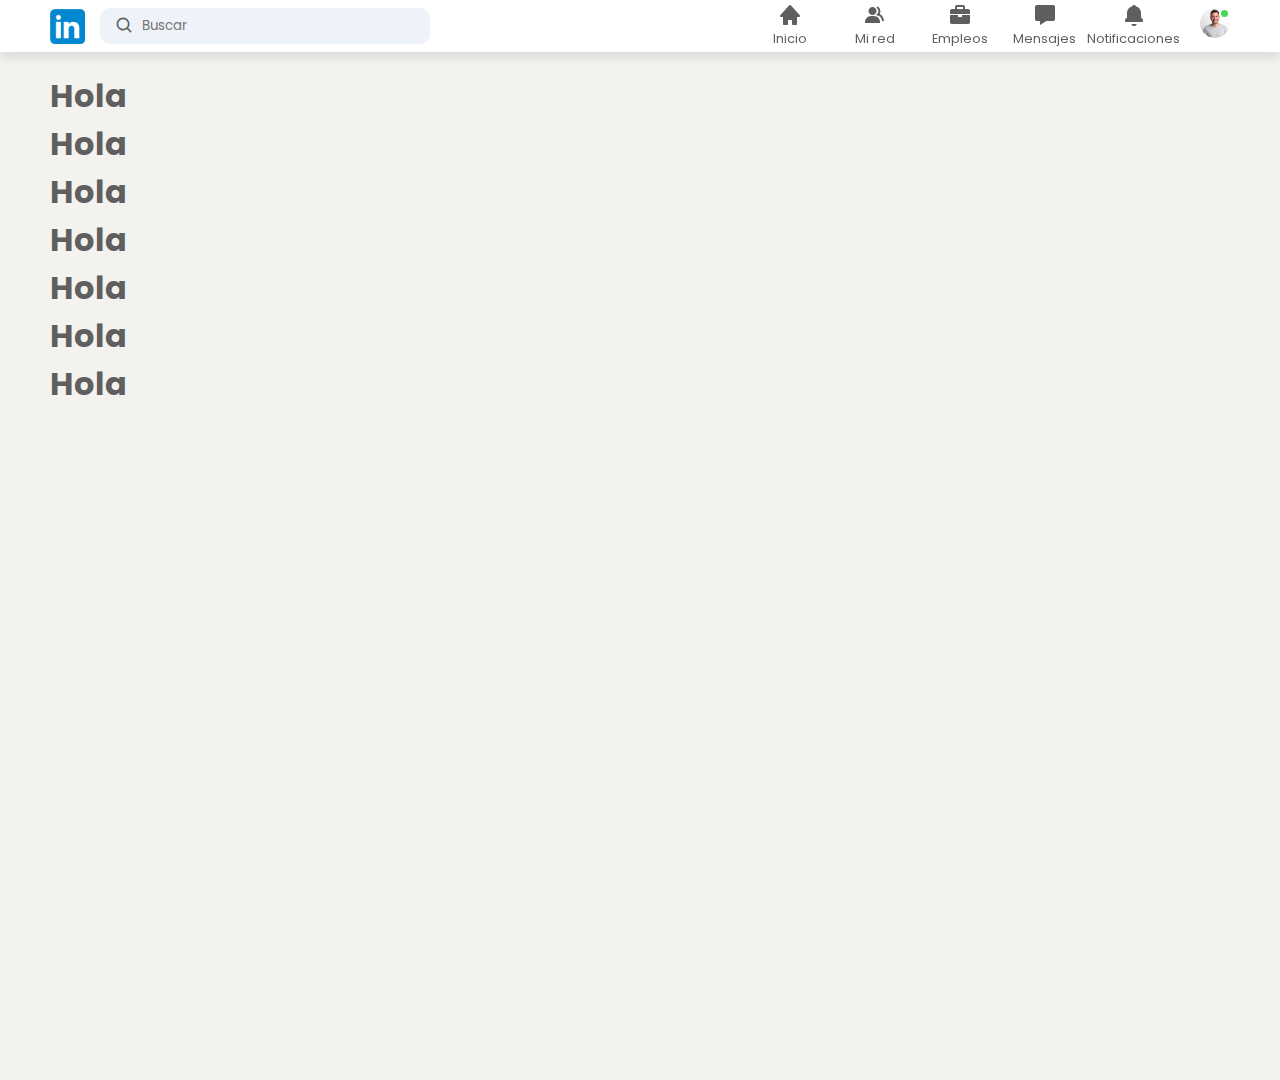
==== profile.html @ da8945d6 "Creacion de pageProfile" ====
<!DOCTYPE html>
<html lang="es">
<head>
    <meta charset="UTF-8">
    <meta name="viewport" content="width=device-width, initial-scale=1.0">
    <title>LinkedIn - Perfil</title>
    <link rel="stylesheet" href="CSS/style.css">
    <link href='https://unpkg.com/boxicons@2.1.4/css/boxicons.min.css' rel='stylesheet'>
    <link rel="shortcut icon" href="imagenes/logo.jpg" type="image/x-icon">
</head>
<body class="body">
    <header class="header">
        <div class="header__container container">
            <div class="header__search-container search-container">
              <a href="index.html">
                <img class="search-container__logo" src="imagenes/logo.jpg" alt="logo">
              </a>
              <form class="search-container__form" action="">
                <i class='bx bx-search search-container__icono'></i>
                <input class="search-container__input" type="text" placeholder="Buscar">
              </form>
            </div>
            <div class="header__nav-container nav-container">
              <ul class="nav-container__list">
                <li class="nav-container__item">
                  <a class="nav-container__link" href="index.html">
                    <i class='bx bxs-home nav-container__icon'></i><Span class="nav-container__text">Inicio</Span>
                  </a>
                </li>
                <li class="nav-container__item">
                  <a class="nav-container__link" href="">
                    <i class='bx bxs-group nav-container__icon'></i><Span class="nav-container__text">Mi red</Span>
                  </a>
                </li>
                <li class="nav-container__item">
                  <a class="nav-container__link" href="">
                    <i class='bx bxs-briefcase nav-container__icon'></i><Span class="nav-container__text">Empleos</Span>
                  </a>
                </li>
                <li class="nav-container__item">
                  <a class="nav-container__link" href="">
                    <i class='bx bxs-message nav-container__icon'></i><Span class="nav-container__text">Mensajes</Span>
                  </a>
                </li>
                <li class="nav-container__item">
                  <a class="nav-container__link" href="">
                    <i class='bx bxs-bell nav-container__icon'></i><Span class="nav-container__text">Notificaciones</Span>
                  </a>
                </li>
              </ul>
              <div class="nav-container__profile">
                <label for="desplegable">
                  <img class="nav-container__photo" src="imagenes/foto.jpg" alt="Foto">
                </label>
              </div>
            </div>
          </div>
    </header>

    <input type="checkbox" id="desplegable" name="desplegable" class="desplegable">

  <div class="menu-container">
    <div class="menu-container__info">
      <img class="menu-container__image" src="imagenes/foto.jpg" alt="Foto">
      <div class="menu-container__nombre">
        <h3 class="menu-container__text">Steven Castro</h3>
        <a class="menu-container__enlace" href="profile.html">See your profile</a>
      </div>
    </div>
    <hr class="menu-container__separador">
    <a class="menu-container__link menu-link" href="#">
      <div class="menu-link__icon-cont">
        <i class='bx bxs-message-error'></i>
      </div>
      <div class="menu-link__info-cont">
        <span>Give Feedback</span>
        <i class='bx bxs-chevron-right'></i>
      </div>
    </a>
    <a class="menu-container__link menu-link" href="#">
      <div class="menu-link__icon-cont">
        <i class='bx bxs-cog'></i>
      </div>
      <div class="menu-link__info-cont">
        <span>Setting & Privacy</span>
        <i class='bx bxs-chevron-right'></i>
      </div>
    </a>
    <a class="menu-container__link menu-link" href="#">
      <div class="menu-link__icon-cont">
        <i class='bx bxs-help-circle' ></i>
      </div>
      <div class="menu-link__info-cont">
        <span>Help & Support</span>
        <i class='bx bxs-chevron-right'></i>
      </div>
    </a>
    <a class="menu-container__link menu-link" href="#">
      <div class="menu-link__icon-cont">
        <i class='bx bxs-moon' ></i>
      </div>
      <div class="menu-link__info-cont">
        <span>Display & Accessiblity</span>
        <i class='bx bxs-chevron-right'></i>
      </div>
    </a>
    <a class="menu-container__link menu-link" href="#">
      <div class="menu-link__icon-cont">
        <i class='bx bxs-log-out'></i>
      </div>
      <div class="menu-link__info-cont">
        <span>Logout</span>
        <i class='bx bxs-chevron-right'></i>
      </div>
    </a>
  </div>
  
  <div class="content-layout-profile container">
    <main class="main">
        <h1>Hola</h1>
        <h1>Hola</h1>
        <h1>Hola</h1>
        <h1>Hola</h1>
        <h1>Hola</h1>
        <h1>Hola</h1>
        <h1>Hola</h1>
    </main>
    <aside class="aside"> </aside>
    <footer class="footer"></footer>
  </div>
</body>
</html>
---- CSS/style.css ----
@import url('https://fonts.googleapis.com/css2?family=Poppins:ital,wght@0,100;0,200;0,300;0,400;0,500;0,600;0,700;0,800;0,900;1,100;1,200;1,300;1,400;1,500;1,600;1,700;1,800;1,900&display=swap');
@import url(variables.css);
@import url(header.css);
@import url(sidebar_left.css);
@import url(main.css);
@import url(sidebar_right.css);
@import url(pageProfile.css);
*{
  margin: 0;
  padding: 0;
  box-sizing: border-box;
  font-family: "Poppins", sans-serif;
}
.body{
  background-color: var(--colorFondo);
  color: var(--colorFuentePrincipal);
}
.container{
  max-width: 1200px;
  width: 100%;
  margin: auto;
  padding: 0 10px;
}

.content-layout {
  display: grid;
  grid-template-rows: auto;
  grid-template-columns: 280px 1fr 280px;
  grid-template-areas:
  'sidebar main aside';
  gap: 1rem;
  height: 120vh;
  padding-top: calc(52px + 20px);
}
.sidebar, main, .aside{
  background-color: var(--colorFondo);
}

.sidebar{
  grid-area: sidebar;
}
.main{
  grid-area: main;
}
.aside{
  grid-area: aside;
}

@media (width < 1100px){
  .content-layout{
    grid-template-columns: 260px 1fr;
    grid-template-areas:
      'sidebar main';
    gap: 1rem;
    height: 100vh;
    padding-top: calc(52px + 20px);
  }
  .aside{
    display: none;
  }
}

@media (width < 770px){
  .search-container__form{
    background-color: transparent;
    color: var(--colorFuenteTerciaria);
  }
  .search-container__input{
    width: 0;
    padding: 0;
  }
  .nav-container__link{
    min-width: 45px;
  }
  .nav-container__text{
    display: none;
  }

  .content-layout{
    margin-right: 20px;
    grid-template-columns: 1fr;
    grid-template-areas:
      'sidebar'
      'main';
    gap: 1rem;
    height: 100vh;
    padding-top: calc(52px + 20px);
  }

  .box-activity__enlace{
    flex-direction: column;
  }
}
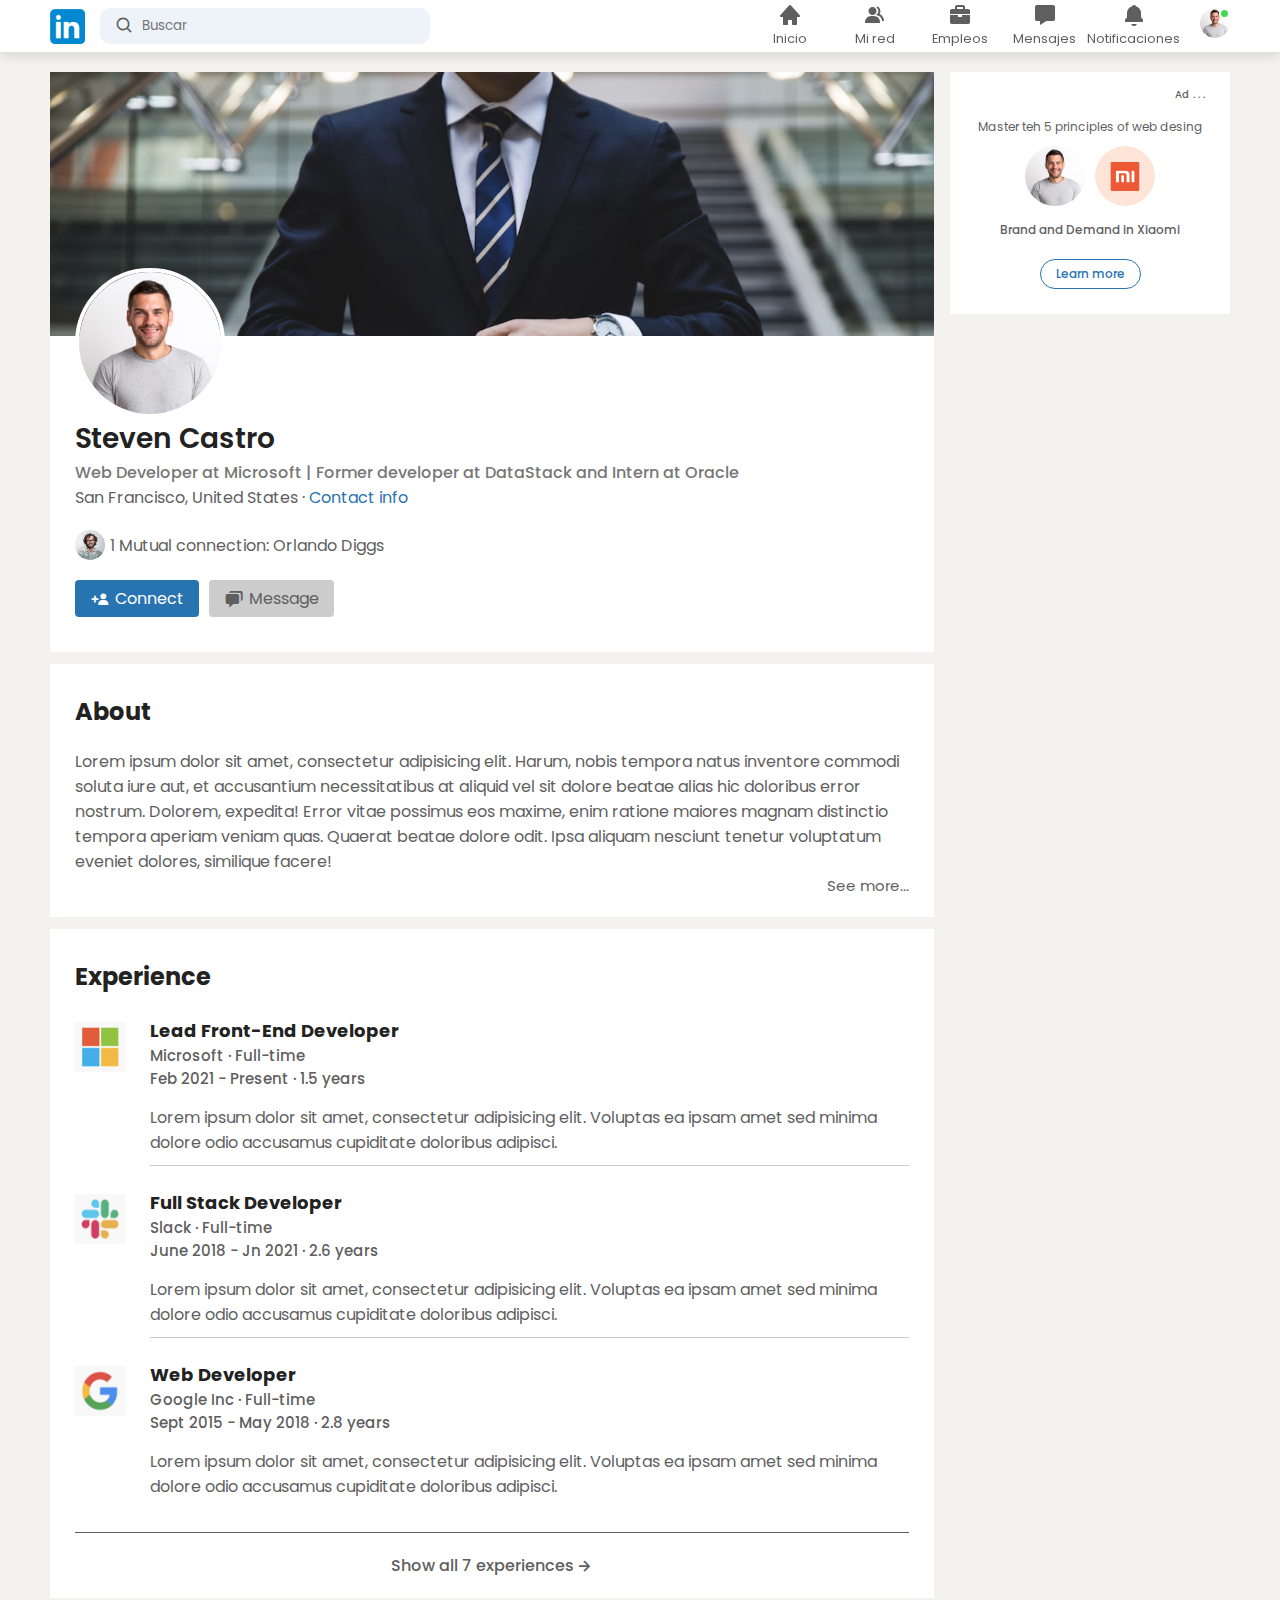
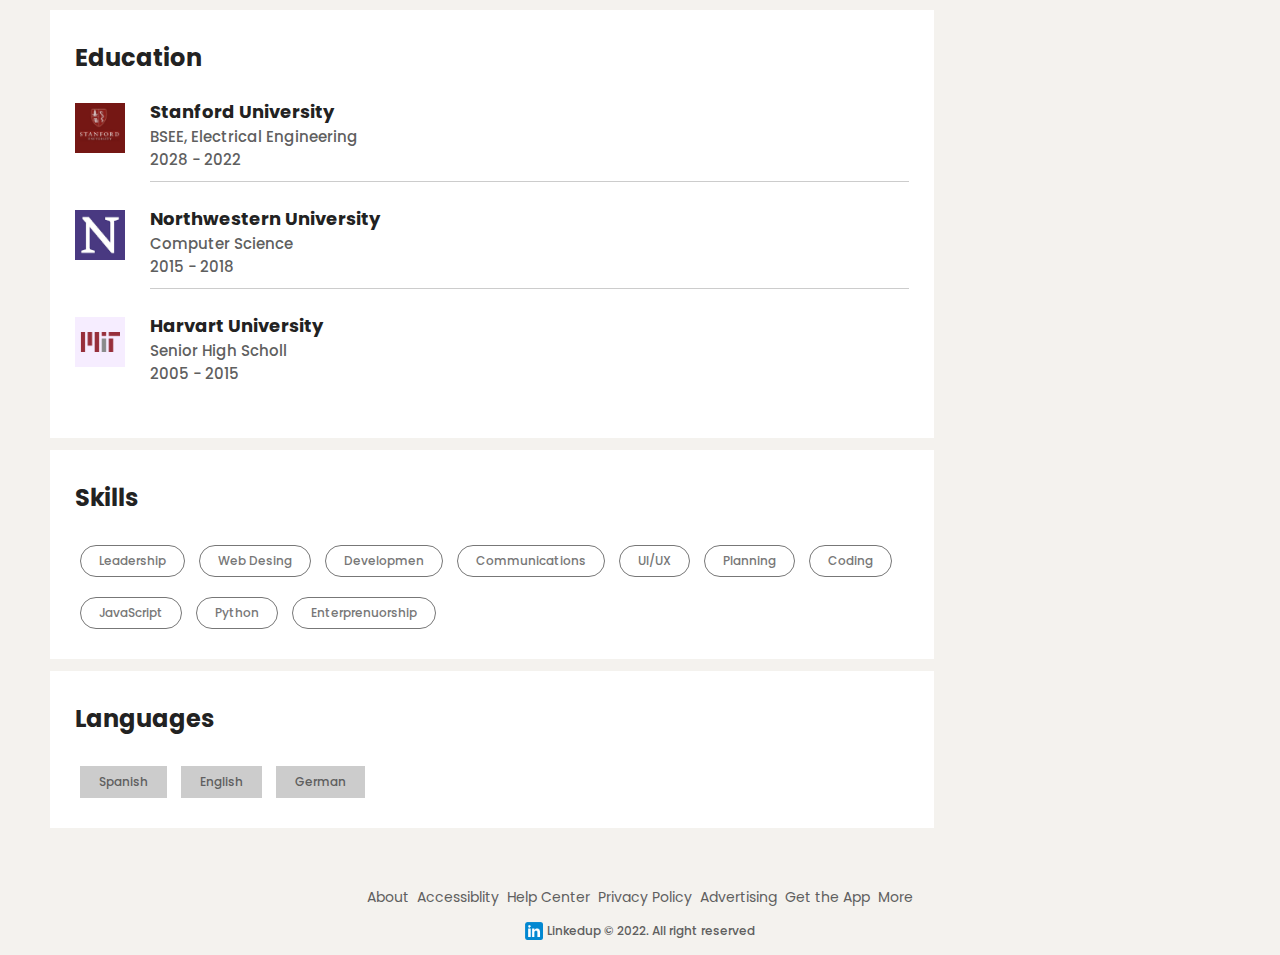
==== commit 6539cce0: "Terminado main de page profile" ====
--- a/profile.html
+++ b/profile.html
@@ -116,17 +116,160 @@
   </div>
   
   <div class="content-layout-profile container">
-    <main class="main">
-        <h1>Hola</h1>
-        <h1>Hola</h1>
-        <h1>Hola</h1>
-        <h1>Hola</h1>
-        <h1>Hola</h1>
-        <h1>Hola</h1>
-        <h1>Hola</h1>
+    <main class="profile-main">
+      <div class="main__profile box-profile">
+        <img class="box-profile__portada" src="imagenes/imagenPortada.jpg" alt="Portada">
+        <div class="box-profile__information profile-information">
+          <img class="box-profile__foto" src="imagenes/foto.jpg" alt="Foto">
+          <h1 class="profile-information__title">Steven Castro</h1>
+          <h3 class="profile-information__subtitle">Web Developer at Microsoft | Former developer at DataStack and Intern at Oracle</h3>
+          <span class="profile-information__text">
+            San Francisco, United States · 
+            <a class="profile-information__link" href="#">Contact info</a>
+          </span>
+          <div class="box-profile__connection box-connection">
+            <img class="box-connection__image" src="imagenes/hombre.png" alt="Foto hombre">
+            <span class="box-connection_text">1 Mutual connection: Orlando Diggs</span>
+          </div>
+          <div class="box-profile__buttons box-buttons">
+            <a class="box-buttons__button" href="#"><i class='box-buttons__icon bx bxs-user-plus bx-flip-horizontal' ></i>Connect</a>
+            <a class="box-buttons__button box-buttons__button--gris" href="#"><i class='box-buttons__icon bx bxs-chat'></i>Message</a>
+          </div>
+        </div>
+      </div> 
+
+      <div class="main__about box-about">
+        <h2 class="main__title">About</h2>
+        <p class="box-about__text">
+          Lorem ipsum dolor sit amet, consectetur adipisicing elit. Harum, nobis tempora natus inventore commodi soluta iure aut, et
+          accusantium necessitatibus at aliquid vel sit dolore beatae alias hic doloribus error nostrum. Dolorem, expedita! Error vitae
+          possimus eos maxime, enim ratione maiores magnam distinctio tempora aperiam veniam quas. Quaerat beatae dolore odit. Ipsa
+          aliquam nesciunt tenetur voluptatum eveniet dolores, similique facere!
+        </p>
+        <a class="box-about_link" href="">See more...</a>
+      </div> 
+
+      <div class="main__experience box-experience">
+        <h2 class="main__title">Experience</h2>
+        <div class="box-experience__description box-description">
+          <img class="box-description__image" src="imagenes/exp1.png" alt="Microsoft">
+          <div class="box-description__information">
+            <h3 class="box-description__title">Lead Front-End Developer</h3>
+            <b class="box-description__subtitle">Microsoft · Full-time</b>
+            <b class="box-description__subtitle">Feb 2021 - Present · 1.5 years</b>
+            <p class="box-description__text">
+              Lorem ipsum dolor sit amet, consectetur adipisicing elit. Voluptas ea ipsam amet sed
+              minima dolore odio accusamus cupiditate doloribus adipisci.
+            </p>
+          </div>
+        </div>
+        <div class="box-experience__description box-description">
+          <img class="box-description__image" src="imagenes/exp2.png" alt="Microsoft">
+          <div class="box-description__information">
+            <h3 class="box-description__title">Full Stack Developer</h3>
+            <b class="box-description__subtitle">Slack · Full-time</b>
+            <b class="box-description__subtitle">June 2018 - Jn 2021 · 2.6 years</b>
+            <p class="box-description__text">
+              Lorem ipsum dolor sit amet, consectetur adipisicing elit. Voluptas ea ipsam amet sed
+              minima dolore odio accusamus cupiditate doloribus adipisci.
+            </p>
+          </div>
+        </div>
+        <div class="box-experience__description box-description">
+          <img class="box-description__image" src="imagenes/exp3.png" alt="Microsoft">
+          <div class="box-description__information box-description__information--sinBorde">
+            <h3 class="box-description__title">Web Developer</h3>
+            <b class="box-description__subtitle">Google Inc · Full-time</b>
+            <b class="box-description__subtitle">Sept 2015 - May 2018 · 2.8 years</b>
+            <p class="box-description__text">
+              Lorem ipsum dolor sit amet, consectetur adipisicing elit. Voluptas ea ipsam amet sed
+              minima dolore odio accusamus cupiditate doloribus adipisci.
+            </p>
+          </div>
+        </div>
+        <hr class="box-experience__separador">
+        <a class="box-experience__link" href="">Show all 7 experiences<i class='box-experience__icon bx bx-right-arrow-alt' ></i></a>
+      </div>
+
+      <div class="main__education box-education">
+        <h2 class="main__title">Education</h2>
+        <div class="box-education__description box-description">
+          <img class="box-description__image" src="imagenes/education1.png" alt="Microsoft">
+          <div class="box-description__information">
+            <h3 class="box-description__title">Stanford University</h3>
+            <b class="box-description__subtitle">BSEE, Electrical Engineering</b>
+            <b class="box-description__subtitle">2028 - 2022</b>
+          </div>
+        </div>
+        <div class="box-education__description box-description">
+          <img class="box-description__image" src="imagenes/education2.png" alt="Microsoft">
+          <div class="box-description__information">
+            <h3 class="box-description__title">Northwestern University</h3>
+            <b class="box-description__subtitle">Computer Science</b>
+            <b class="box-description__subtitle">2015 - 2018</b>
+          </div>
+        </div>
+        <div class="box-education__description box-description">
+          <img class="box-description__image" src="imagenes/education3.png" alt="Microsoft">
+          <div class="box-description__information box-description__information--sinBorde">
+            <h3 class="box-description__title">Harvart University</h3>
+            <b class="box-description__subtitle">Senior High Scholl</b>
+            <b class="box-description__subtitle">2005 - 2015</b>
+          </div>
+        </div>
+      </div>
+
+      <div class="main__skills box-skills">
+        <h2 class="main__title">Skills</h2>
+        <a href="#" class="box-skills__link">Leadership</a>
+        <a href="#" class="box-skills__link">Web Desing</a>
+        <a href="#" class="box-skills__link">Developmen</a>
+        <a href="#" class="box-skills__link">Communications</a>
+        <a href="#" class="box-skills__link">UI/UX</a>
+        <a href="#" class="box-skills__link">Planning</a>
+        <a href="#" class="box-skills__link">Coding</a>
+        <a href="#" class="box-skills__link">JavaScript</a>
+        <a href="#" class="box-skills__link">Python</a>
+        <a href="#" class="box-skills__link">Enterprenuorship</a>
+      </div>
+
+      <div class="main__language box-language">
+        <h2 class="main__title">Languages</h2>
+        <a href="#" class="box-language__link">Spanish</a>
+        <a href="#" class="box-language__link">English</a>
+        <a href="#" class="box-language__link">German</a>
+      </div>
+
     </main>
-    <aside class="aside"> </aside>
-    <footer class="footer"></footer>
+    <aside class="profile-aside">
+      <div class="aside__sticky box-sticky">
+        <div class="box-sticky__information sticky-information">
+          <small class="sticky-information__word">Ad . . .</small>
+          <span class="sticky-information__text">Master teh 5 principles of web desing</span>
+          <div class="sticky-information__imagenes">
+            <img class="sticky-information__image" src="imagenes/foto.jpg" alt="Foto">
+            <img class="sticky-information__image" src="imagenes/mi-logo.png" alt="mi-logo">
+          </div>
+          <b class="sticky-information__text sticky-information__text--important">Brand and Demand in Xiaomi</b>
+          <a href="#" class="sticky-information__link">Learn more</a>
+        </div>
+      </div>
+    </aside>
+    
+    <footer class="profile-footer">
+      <div class="footer__links box-links">
+        <a href="#" class="box-links__link">About</a>
+        <a href="#" class="box-links__link">Accessiblity</a>
+        <a href="#" class="box-links__link">Help Center</a>
+        <a href="#" class="box-links__link">Privacy Policy</a>
+        <a href="#" class="box-links__link">Advertising</a>
+        <a href="#" class="box-links__link">Get the App</a>
+        <a href="#" class="box-links__link">More</a>
+        <div class="box-links__copyright box-copyright">
+          <img class="box-copyright__image" src="imagenes/logo.jpg" alt="Logo">
+          <span class="box-copyright__text">Linkedup © 2022. All right reserved</span>
+        </div>
+    </footer>
   </div>
 </body>
 </html>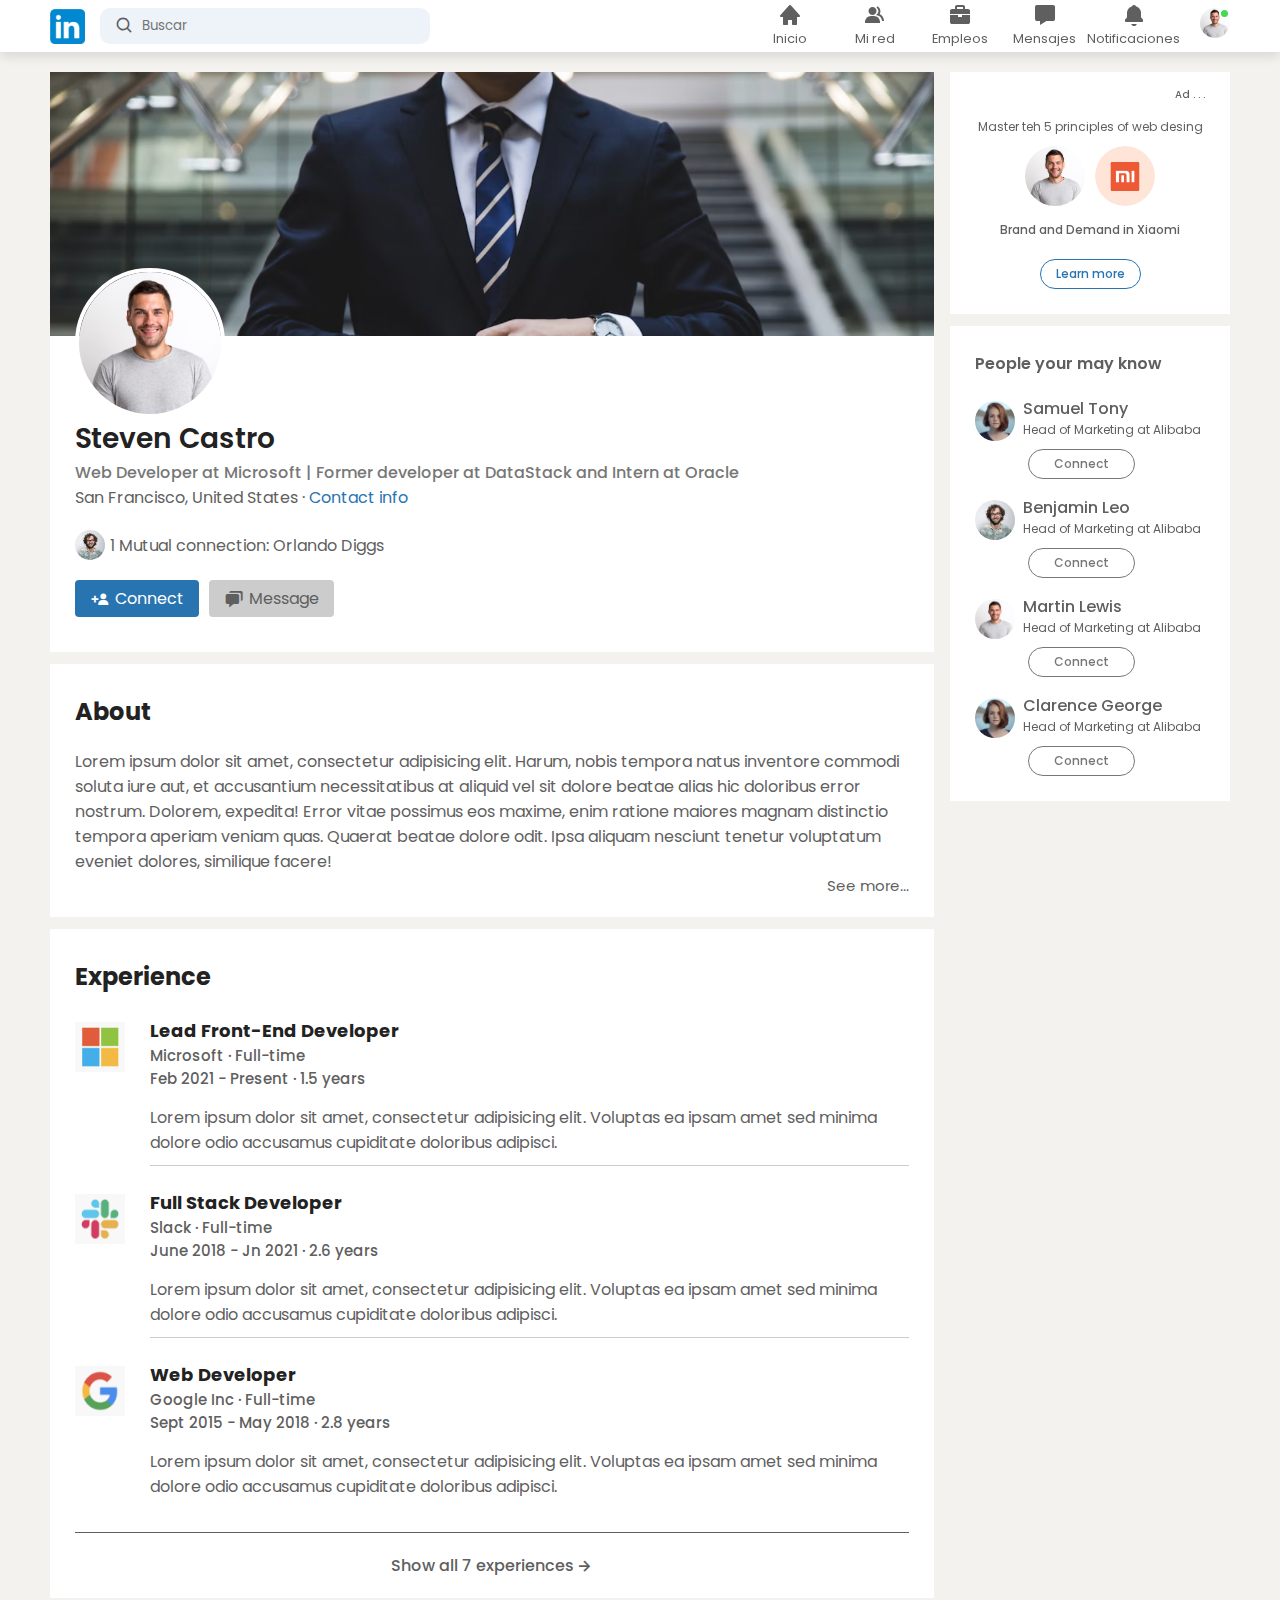
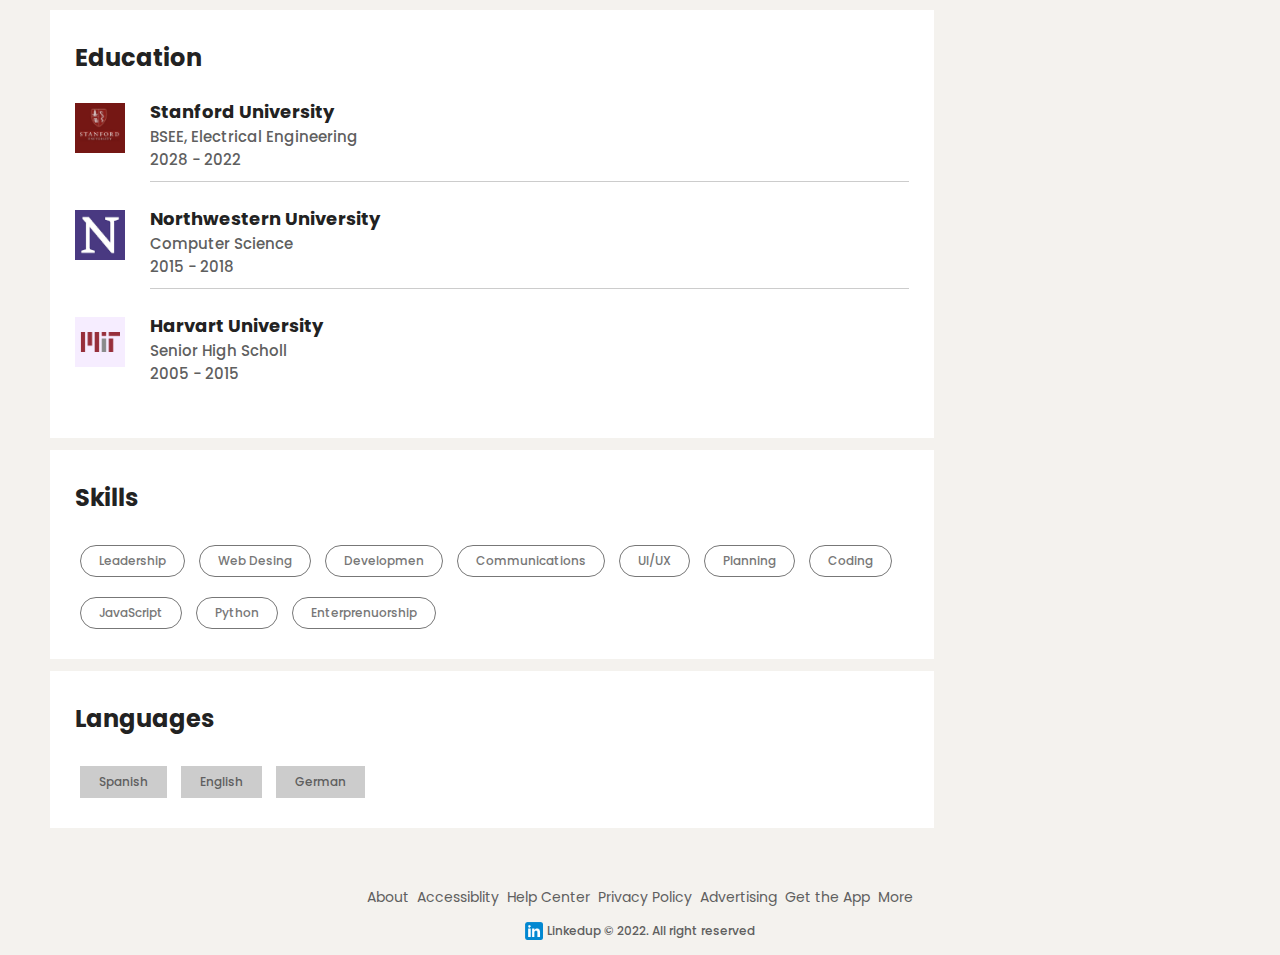
==== commit 6751b1d3: "Trabajo terminado" ====
--- a/profile.html
+++ b/profile.html
@@ -253,7 +253,45 @@
           <b class="sticky-information__text sticky-information__text--important">Brand and Demand in Xiaomi</b>
           <a href="#" class="sticky-information__link">Learn more</a>
         </div>
-      </div>
+
+        <div class="box-sticky__people box-people">
+          <h3 class="box-people__title">People your may know</h3>
+          <div class="box-people__content_person">
+            <img class="box-people__image" src="imagenes/mujer.png" alt="Foto">
+            <div class="box-people__information">
+              <h2 class="box-people__name">Samuel Tony</h2>
+              <span class="box-people__text">Head of Marketing at Alibaba</span>
+              <a class="box-people__link" href="#">Connect</a>
+            </div>
+          </div>
+          <div class="box-people__content_person">
+            <img class="box-people__image" src="imagenes/hombre.png" alt="Foto">
+            <div class="box-people__information">
+              <h2 class="box-people__name">Benjamin Leo</h2>
+              <span class="box-people__text">Head of Marketing at Alibaba</span>
+              <a class="box-people__link" href="#">Connect</a>
+            </div>
+          </div>
+          <div class="box-people__content_person">
+            <img class="box-people__image" src="imagenes/foto.jpg" alt="Foto">
+            <div class="box-people__information">
+              <h2 class="box-people__name">Martin Lewis</h2>
+              <span class="box-people__text">Head of Marketing at Alibaba</span>
+              <a class="box-people__link" href="#">Connect</a>
+            </div>
+          </div>
+          <div class="box-people__content_person">
+            <img class="box-people__image" src="imagenes/mujer.png" alt="Foto">
+            <div class="box-people__information">
+              <h2 class="box-people__name">Clarence George</h2>
+              <span class="box-people__text">Head of Marketing at Alibaba</span>
+              <a class="box-people__link" href="#">Connect</a>
+            </div>
+          </div>
+          
+        </div>
+      </div>
+
     </aside>
     
     <footer class="profile-footer">
